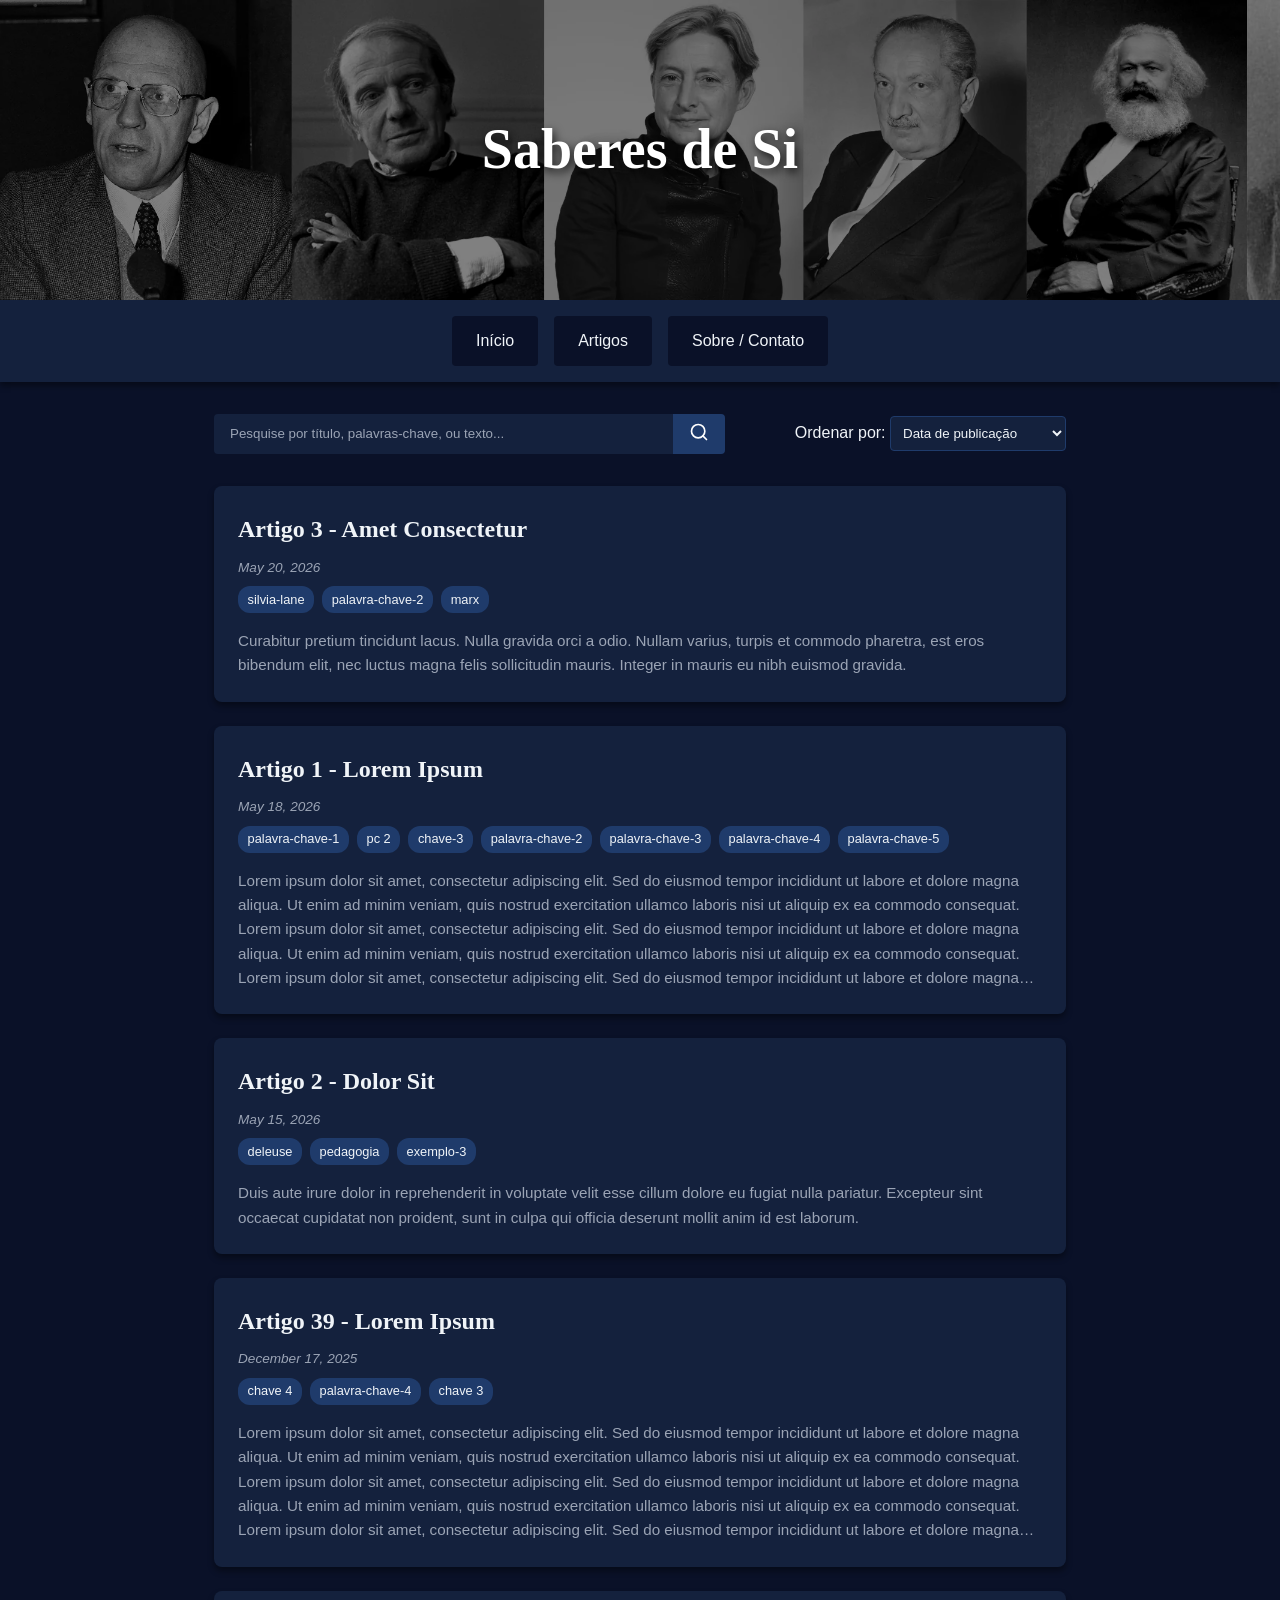
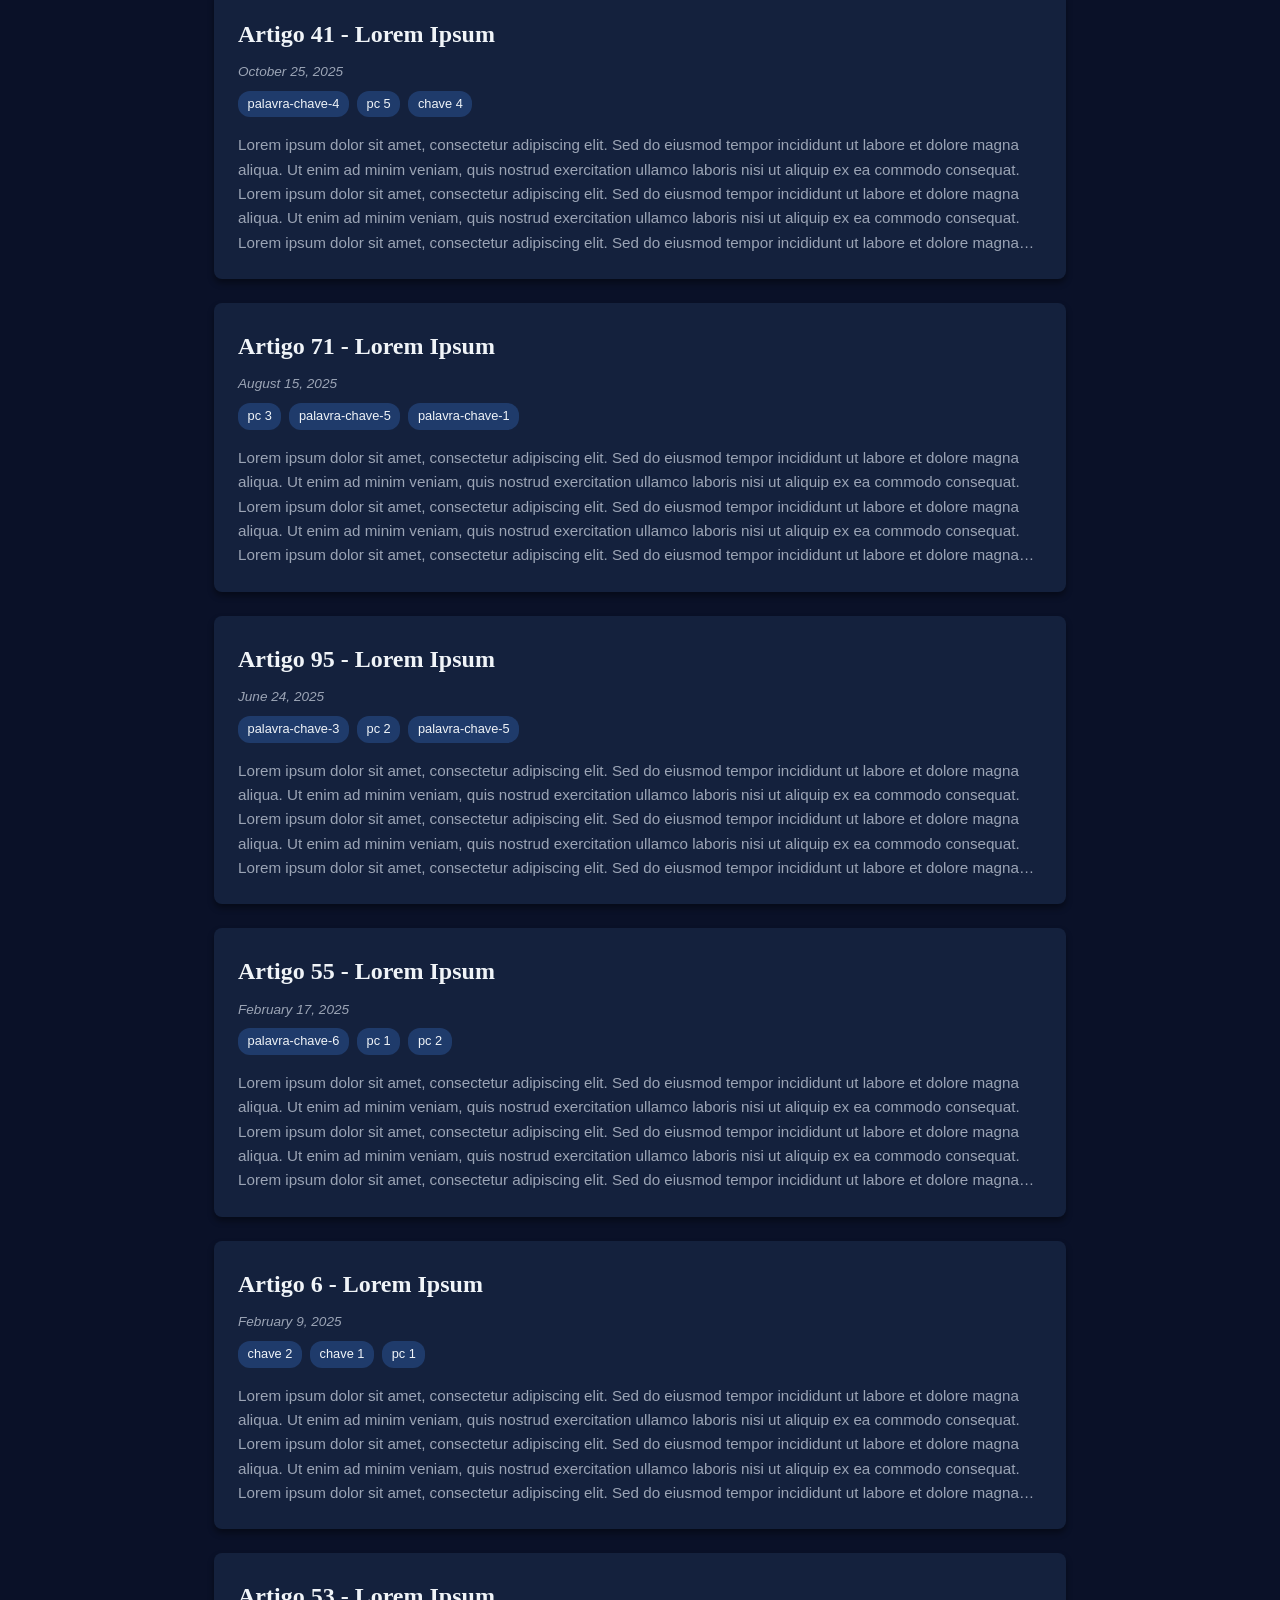
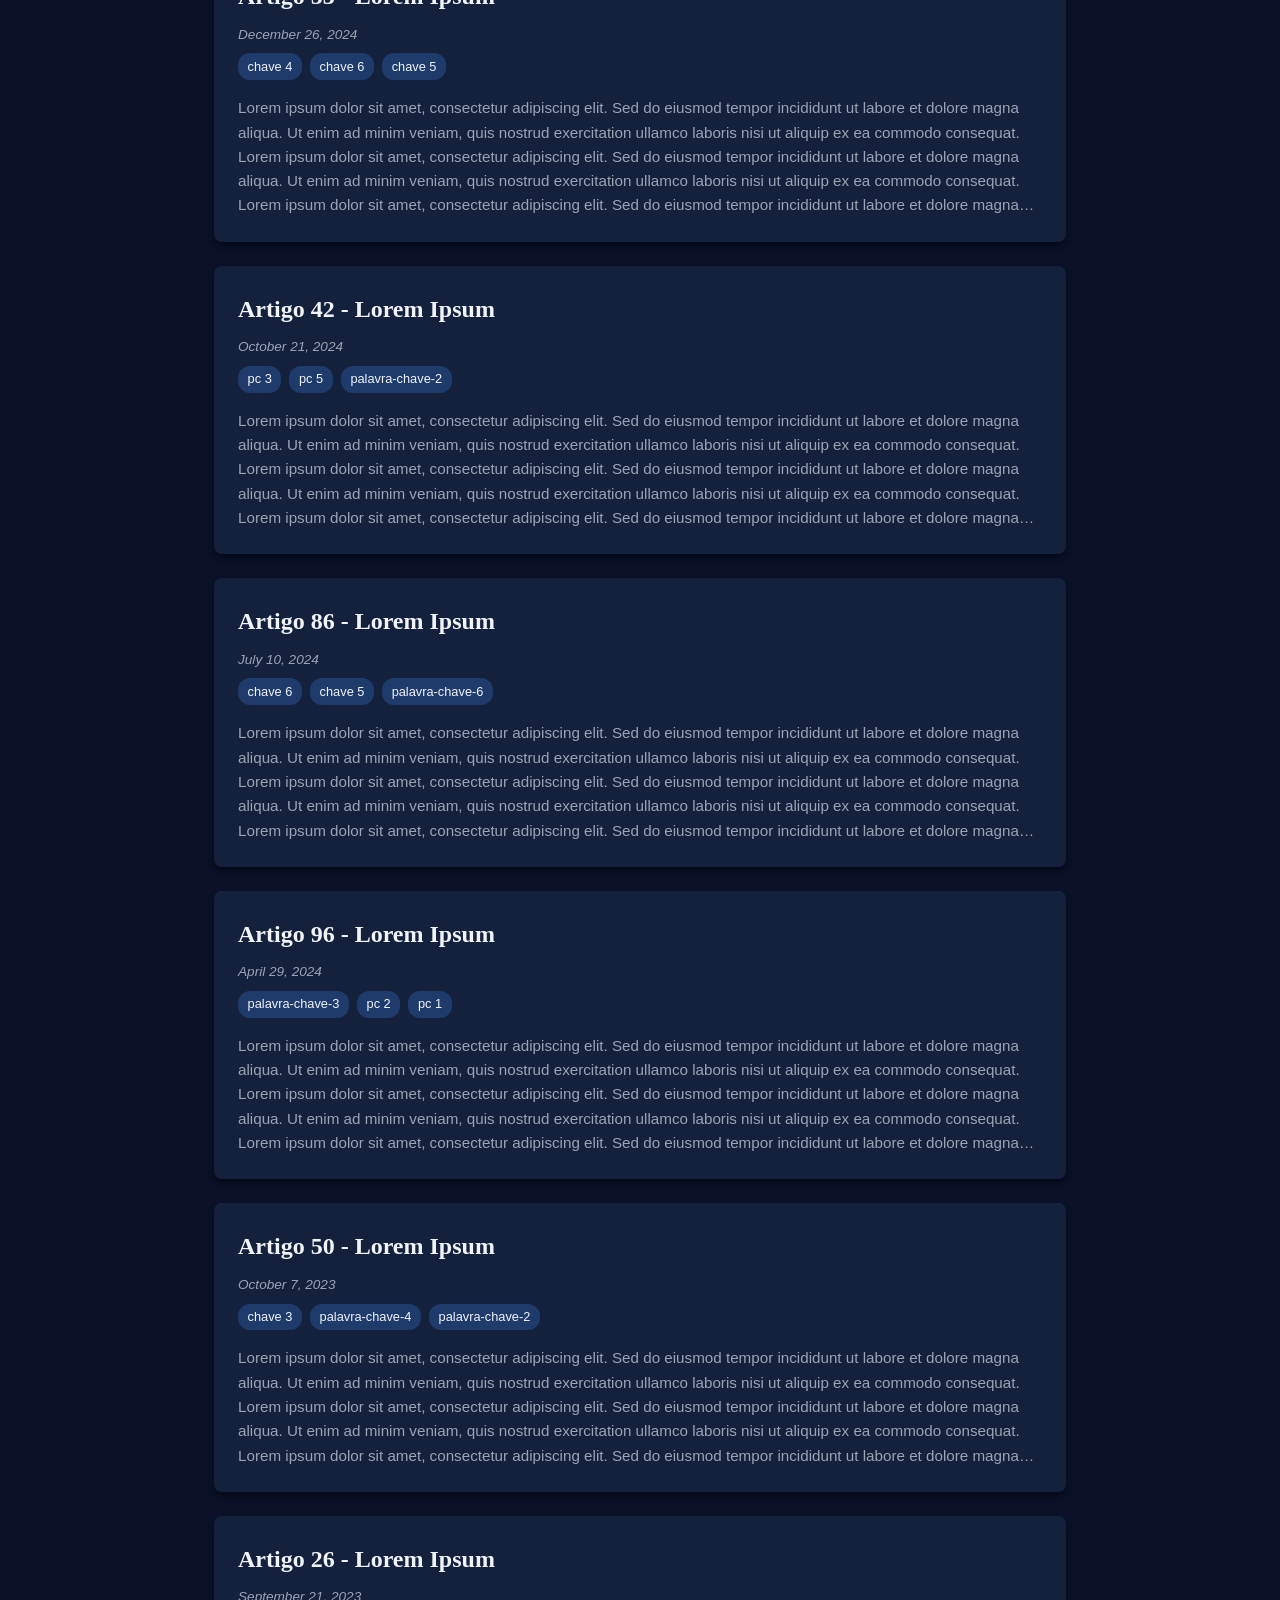
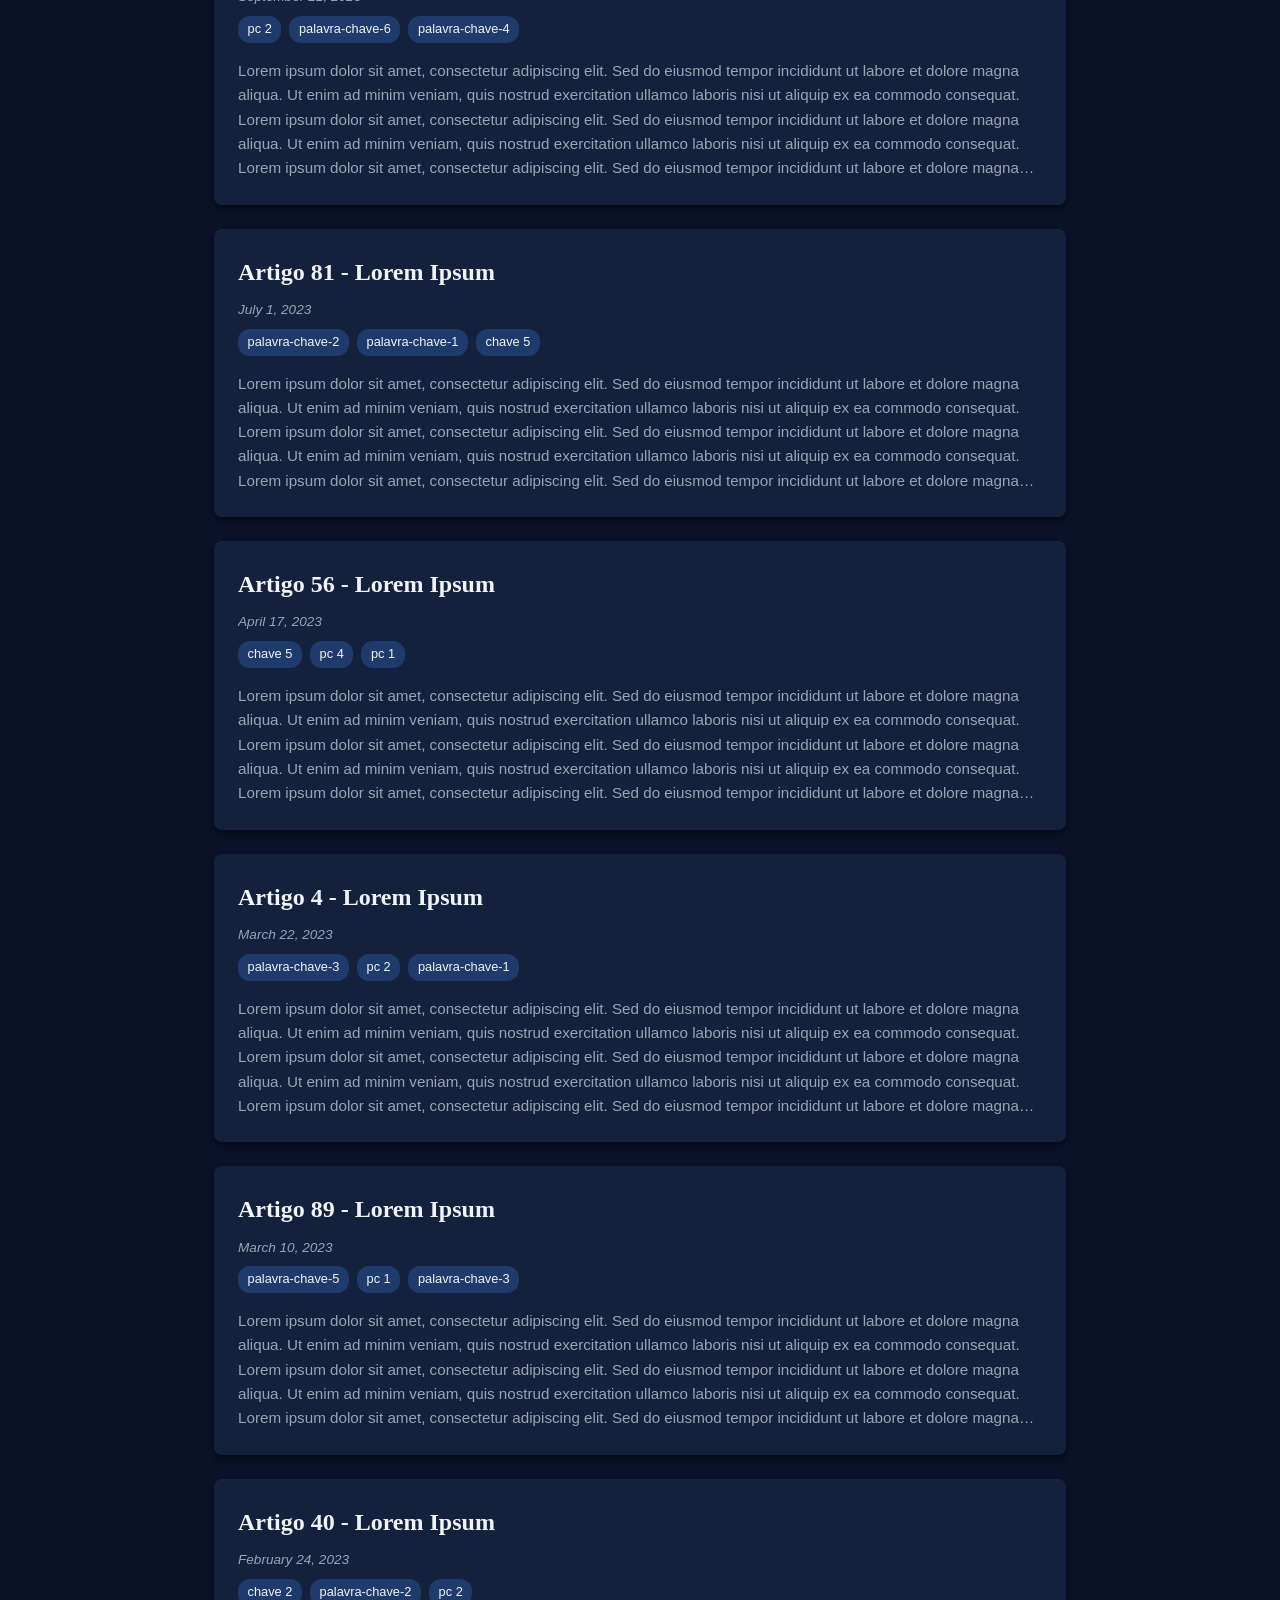
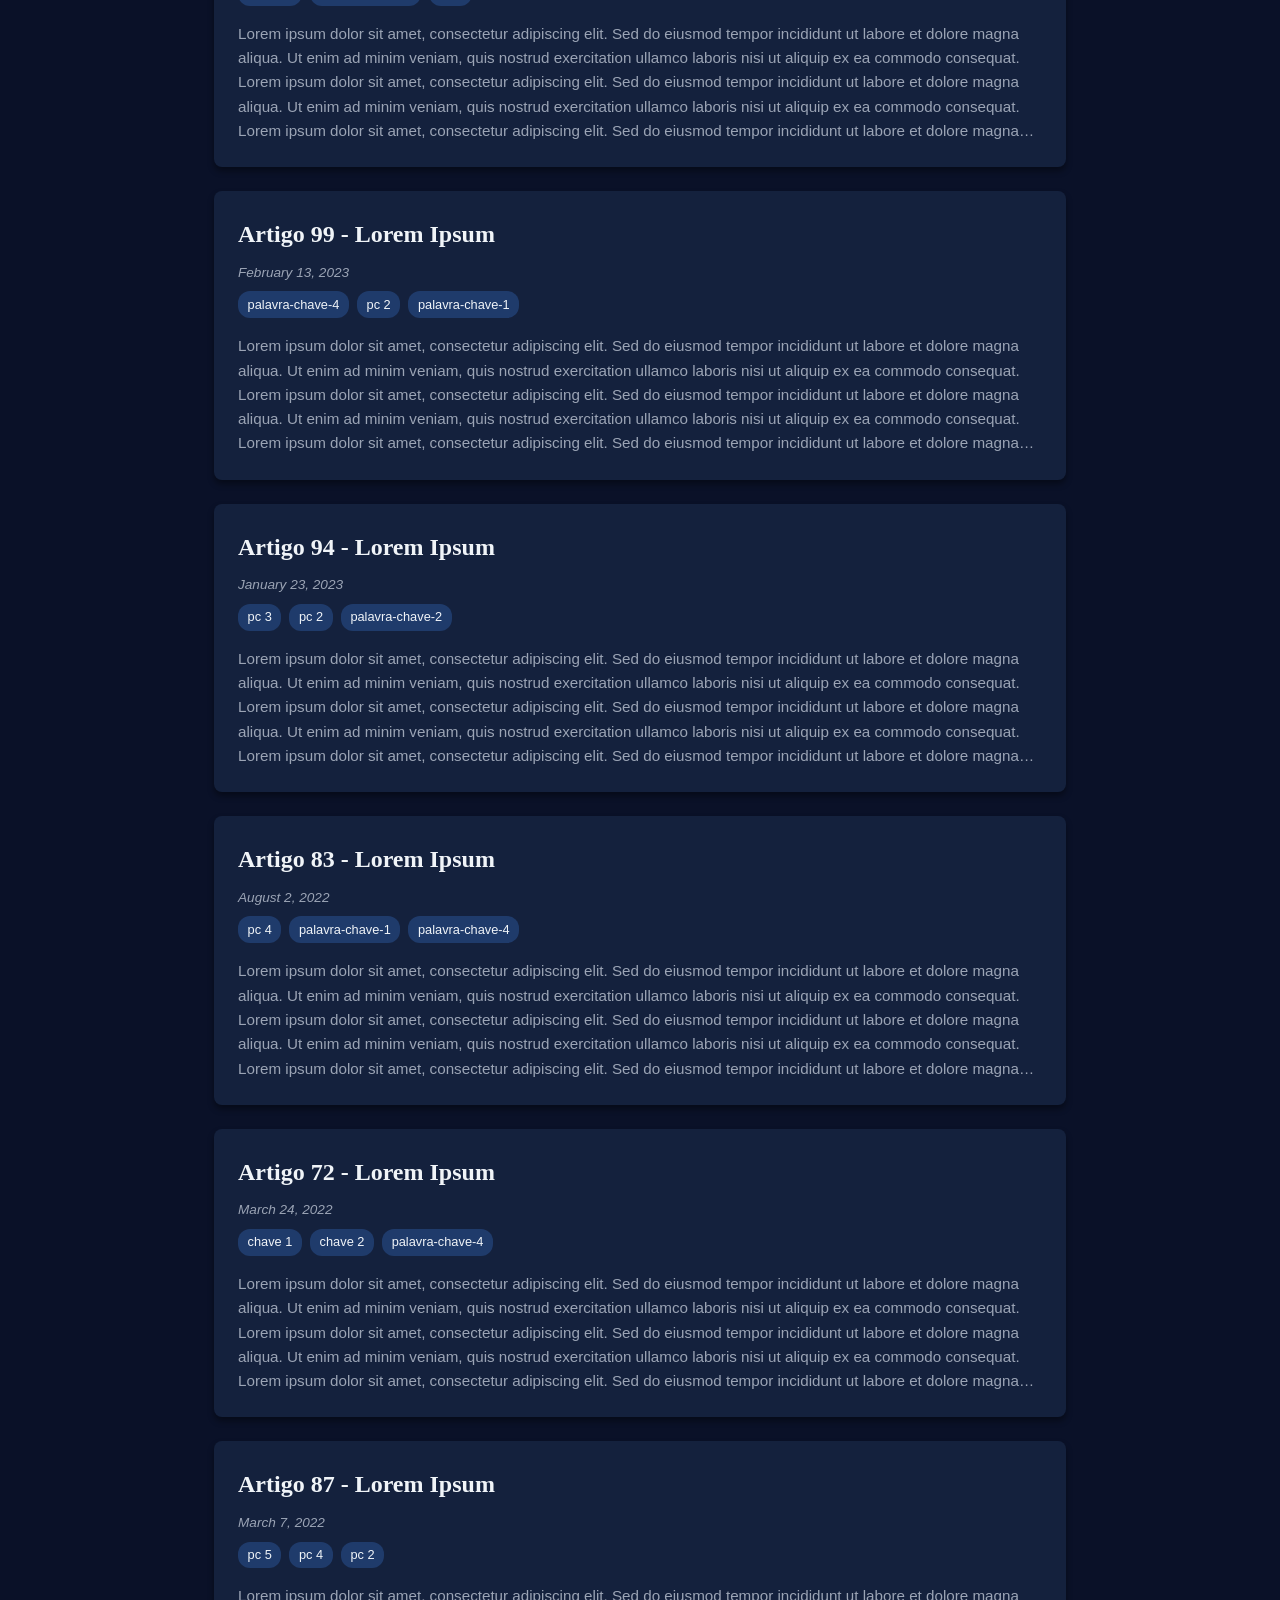
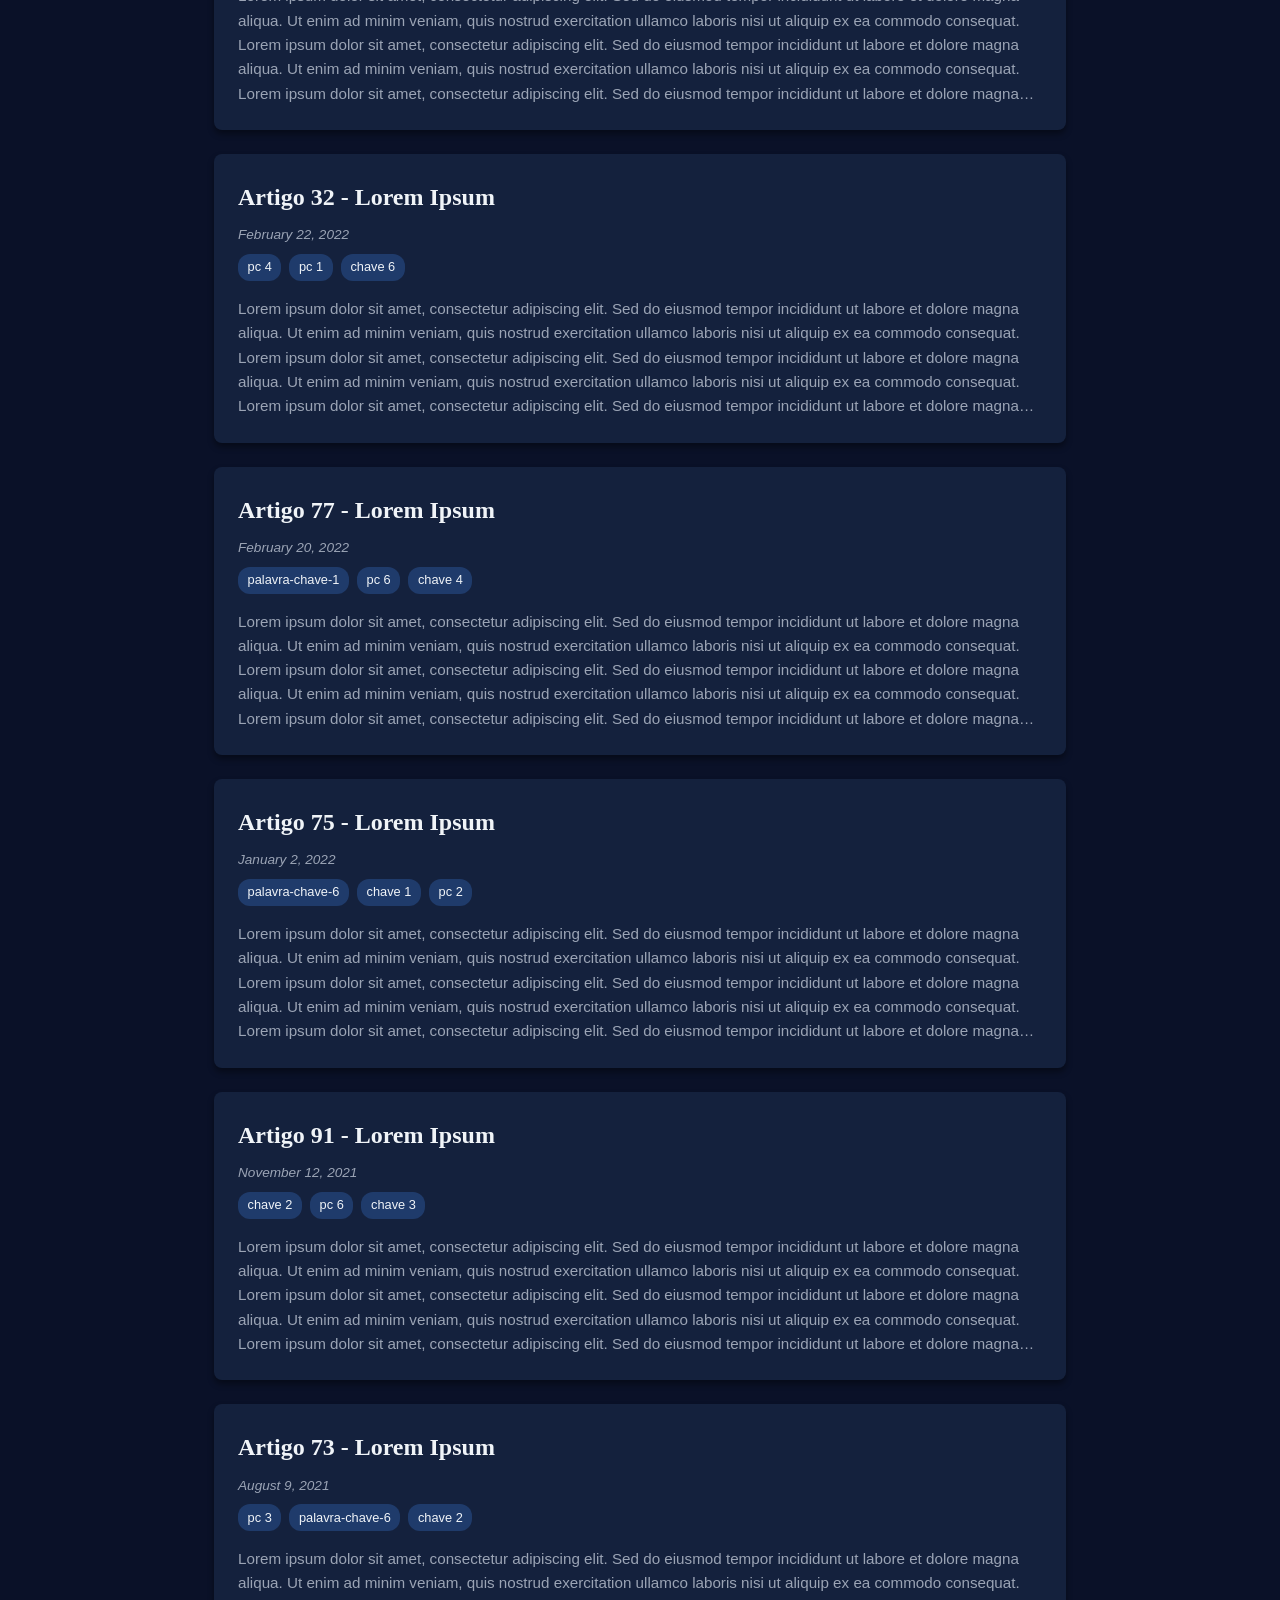
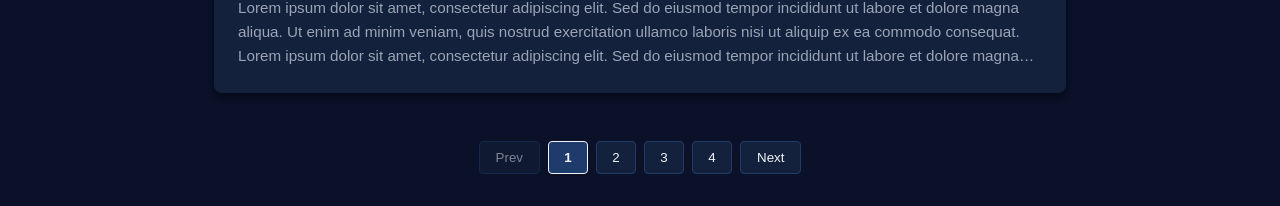
==== all-articles.html @ 6cc4d84c "Primeira versão da prévia." ====
<!DOCTYPE html>
<html lang="en">
<head>
    <meta charset="UTF-8">
    <meta name="viewport" content="width=device-width, initial-scale=1.0">
    <title>Artigos | Saberes de Si</title>
    <link rel="stylesheet" href="css/style.css">
</head>
<body>

    <header class="banner-wrapper">
        <div class="banner-track">
            <img src="images/banner.webp" alt="Filósofos">
            <img src="images/banner.webp" alt="Filósofos">
        </div>
        <a href="index.html" class="banner-title">Saberes de Si</a>
    </header>

    <nav class="main-menu">
        <a href="index.html" class="nav-btn">Início</a>
        <a href="all-articles.html" class="nav-btn">Artigos</a>
        <a href="about.html" class="nav-btn">Sobre / Contato</a>
    </nav>

    <main class="container">
        
        <div class="controls-section">
            <div class="search-bar">
                <input type="text" id="searchInput" placeholder="Pesquise por título, palavras-chave, ou texto..." maxlength="100">
                <button id="searchBtn" aria-label="Search">
                    <svg xmlns="http://www.w3.org/2000/svg" width="20" height="20" viewBox="0 0 24 24" fill="none" stroke="currentColor" stroke-width="2" stroke-linecap="round" stroke-linejoin="round"><circle cx="11" cy="11" r="8"></circle><line x1="21" y1="21" x2="16.65" y2="16.65"></line></svg>
                </button>
            </div>
            
            <div class="sort-dropdown">
                <label for="sortSelect">Ordenar por: </label>
                <select id="sortSelect">
                    <option value="date">Data de publicação</option>
                    <option value="title">Ordem Alfabética (A-Z)</option>
                </select>
            </div>
        </div>

        <section id="article-list" class="article-list-view">
            </section>

        <div id="pagination" class="pagination-container">
            </div>

    </main>

    <script src="js/all-articles.js"></script>
</body>
</html>
---- css/style.css ----
/* Deep Navy Color Palette & Variables */
:root {
    --navy-bg: #0a1128;       /* Deepest navy for main background */
    --navy-card: #14213d;     /* Slightly lighter navy for elements */
    --navy-accent: #1f3b6b;   /* Accent navy for hovers */
    --text-main: #f0f4f8;     /* Off-white for readability */
    --text-muted: #9ba4b5;    /* Grayed out text for previews */
    --shadow: rgba(0, 0, 0, 0.4);
}

* {
    margin: 0;
    padding: 0;
    box-sizing: border-box;
}

body {
    font-family: 'Segoe UI', Tahoma, Geneva, Verdana, sans-serif;
    background-color: var(--navy-bg);
    color: var(--text-main);
    line-height: 1.6;
}

/* --- Banner Section --- */
.banner-wrapper {
    position: relative;
    width: 100%;
    height: 300px; /* On mobile media query, this is 200px */
    overflow: hidden;
    background-color: #000;
}

.banner-track {
    display: flex;
    /* max-content allows the track to be exactly as wide as the two images combined */
    width: max-content; 
    height: 100%;
    /* Increased from 40s to 70s to make the scroll much slower and more readable */
    animation: scrollBanner 70s linear infinite; 
}

.banner-track img {
    height: 100%;
    /* width: auto lets the image naturally scale its width without cropping */
    width: auto; 
    /* max-width: none ensures the wrapper doesn't accidentally squish it */
    max-width: none; 
    opacity: 0.5;
}

@keyframes scrollBanner {
    0% { transform: translateX(0); }
    100% { transform: translateX(-50%); } /* Keep this at -50% for the perfect loop! */
}

.banner-title {
    position: absolute;
    top: 50%;
    left: 50%;
    transform: translate(-50%, -50%);
    font-size: 3.5rem;
    font-weight: bold;
    color: #ffffff;
    text-decoration: none;
    z-index: 10;
    text-shadow: 2px 4px 10px rgba(0, 0, 0, 0.8);
    font-family: 'Georgia', serif;
}

/* --- Navigation Menu --- */
.main-menu {
    display: flex;
    justify-content: center;
    gap: 1rem;
    padding: 1rem;
    background-color: var(--navy-card);
    box-shadow: 0 4px 6px var(--shadow);
}

.nav-btn {
    text-decoration: none;
    color: var(--text-main);
    padding: 0.75rem 1.5rem;
    border-radius: 4px;
    background-color: var(--navy-bg);
    font-weight: 500;
    transition: transform 0.2s ease, box-shadow 0.2s ease, background-color 0.2s;
}

/* Soft shadow lift effect */
.nav-btn:hover {
    transform: translateY(-4px);
    box-shadow: 0 6px 12px var(--shadow);
    background-color: var(--navy-accent);
}

/* --- Main Container & Controls --- */
.container {
    max-width: 900px;
    margin: 2rem auto;
    padding: 0 1.5rem;
}

.controls-section {
    display: flex;
    justify-content: space-between;
    align-items: center;
    flex-wrap: wrap;
    gap: 1rem;
    margin-bottom: 2rem;
}

.search-bar {
    display: flex;
    flex-grow: 1;
    max-width: 60%;
}

.search-bar input {
    width: 100%;
    padding: 0.8rem 1rem;
    border: none;
    border-radius: 4px 0 0 4px;
    background-color: var(--navy-card);
    color: var(--text-main);
    outline: none;
}

.search-bar input::placeholder {
    color: var(--text-muted);
}

.search-bar button {
    padding: 0 1rem;
    border: none;
    background-color: var(--navy-accent);
    color: white;
    border-radius: 0 4px 4px 0;
    cursor: pointer;
    transition: background-color 0.2s;
}

.search-bar button:hover {
    background-color: #2c5292;
}

.sort-dropdown select {
    padding: 0.5rem;
    background-color: var(--navy-card);
    color: var(--text-main);
    border: 1px solid var(--navy-accent);
    border-radius: 4px;
    outline: none;
}

/* --- Article List --- */
.article-grid {
    /* Switch from Flexbox to CSS Grid for easy columns */
    display: grid;
    grid-template-columns: repeat(2, 1fr); /* Creates 2 equal-width columns */
    gap: 1.5rem;
}

.article-card {
    background-color: var(--navy-card);
    padding: 1.5rem;
    border-radius: 8px;
    box-shadow: 0 4px 6px var(--shadow);
    /* Added transition and cursor for the hover/click effect */
    transition: transform 0.2s ease, box-shadow 0.2s ease;
    cursor: pointer; 
}

/* Subtle visual lift for articles (smaller than the nav buttons) */
.article-card:hover {
    transform: translateY(-2px); /* Moves up by only 2px instead of 4px */
    box-shadow: 0 6px 10px var(--shadow); 
}

.article-title {
    font-size: 1.5rem;
    margin-bottom: 0.5rem;
    font-family: 'Georgia', serif;
}

.article-tags {
    display: flex;
    flex-wrap: wrap;
    gap: 0.5rem;
    margin-bottom: 1rem;
}

.article-date {
    color: var(--text-muted);
    font-size: 0.85rem;
    margin-bottom: 0.5rem;
    font-style: italic;
}

.tag {
    background-color: var(--navy-accent);
    font-size: 0.8rem;
    padding: 0.2rem 0.6rem;
    border-radius: 12px;
}

.article-preview {
    color: var(--text-muted);
    font-size: 0.95rem;
    display: -webkit-box;
    -webkit-line-clamp: 2;
    -webkit-box-orient: vertical;
    overflow: hidden;
}

/* --- Markdown Article Styling --- */
.markdown-body {
    padding: 3rem;
	background-color: var(--navy-card);
    border-radius: 8px;
    box-shadow: 0 4px 6px var(--shadow);
}

.markdown-body h1 {
    font-size: 2.5rem;
    font-family: 'Georgia', serif;
    margin-bottom: 1.5rem;
    color: #ffffff;
    border-bottom: 1px solid var(--navy-accent);
    padding-bottom: 0.5rem;
}

.markdown-body h2 {
    font-size: 1.8rem;
    font-family: 'Georgia', serif;
    margin-top: 2rem;
    margin-bottom: 1rem;
    color: var(--text-main);
}

.markdown-body p {
    margin-bottom: 1.2rem;
    font-size: 1.1rem;
    line-height: 1.8;
}

.markdown-body blockquote {
    border-left: 4px solid var(--navy-accent);
    padding-left: 1rem;
    margin-left: 0;
    margin-bottom: 1.5rem;
    color: var(--text-muted);
    font-style: italic;
    background-color: rgba(31, 59, 107, 0.2); /* Very faint navy accent */
    padding: 1rem;
    border-radius: 0 4px 4px 0;
}

.markdown-body ul, .markdown-body ol {
    margin-bottom: 1.5rem;
    padding-left: 2rem;
}

.markdown-body li {
    margin-bottom: 0.5rem;
    font-size: 1.1rem;
}

.markdown-body img {
	max-width: 100%;
}

/* --- Articles Archive Page Specifics --- */

/* Forces a single column layout */
.article-list-view {
    display: flex;
    flex-direction: column;
    gap: 1.5rem;
}

/* 5-line expanded preview for the archive */
.article-preview-expanded {
    color: var(--text-muted);
    font-size: 0.95rem;
    display: -webkit-box;
    -webkit-line-clamp: 5;
    -webkit-box-orient: vertical;
    overflow: hidden;
}

/* --- Pagination Controls --- */
.pagination-container {
    display: flex;
    justify-content: center;
    align-items: center;
    gap: 0.5rem;
    margin-top: 3rem;
    margin-bottom: 2rem;
}

.page-btn {
    background-color: var(--navy-card);
    color: var(--text-main);
    border: 1px solid var(--navy-accent);
    padding: 0.5rem 1rem;
    border-radius: 4px;
    cursor: pointer;
    font-weight: 500;
    transition: background-color 0.2s, transform 0.2s, box-shadow 0.2s;
}

/* Makes the number buttons square */
.page-btn.square {
    padding: 0.5rem 0.8rem;
    min-width: 40px;
    text-align: center;
}

.page-btn:hover:not(:disabled) {
    background-color: var(--navy-accent);
    transform: translateY(-2px);
    box-shadow: 0 4px 6px var(--shadow);
}

.page-btn.active {
    background-color: var(--navy-accent);
    border-color: var(--text-main);
    font-weight: bold;
}

.page-btn:disabled {
    opacity: 0.5;
    cursor: not-allowed;
    transform: none;
    box-shadow: none;
}

/* --- Markdown Image Utilities --- */

/* Ensures standard markdown images don't break out of the container */
.markdown-body img {
    max-width: 100%;
    height: auto;
    border-radius: 4px;
    display: block;
    margin: 1.5rem 0; /* Adds spacing above and below standard images */
}

/* Float image to the right, text wraps on the left */
.markdown-body .img-right {
    float: right;
    margin: 0.5rem 0 1.5rem 2rem;
}

/* Float image to the left, text wraps on the right */
.markdown-body .img-left {
    float: left;
    margin: 0.5rem 2rem 1.5rem 0;
}

/* Centers the image */
.markdown-body .img-center {
    display: block;
    margin: 1.5rem auto;
}

/* Clearfix: Ensures floating images don't spill into the next section */
.markdown-body::after {
    content: "";
    display: table;
    clear: both;
}

* --- About & Contact Page Specifics --- */

.section-divider {
    border: 0; /* This safely clears any hidden default browser formatting */
    border-top: 5px solid var(--navy-accent); /* Change the 5px to whatever thickness you prefer */
    margin: 3rem 0;
	margin-bottom: 20px;
}

.team-profile {
    margin-bottom: 3rem;
}

/* Clearfix to ensure the container wraps around floated images entirely */
.team-profile::after {
    content: "";
    display: table;
    clear: both;
}

/* Forces the square images to a reasonable size and rounds the corners */
.profile-img {
    width: 200px !important; /* Overrides default markdown image sizing */
    border-radius: 8px;
    box-shadow: 0 4px 8px var(--shadow);
}

.role-text {
    color: var(--text-muted);
    font-size: 0.95rem;
    margin-top: -10px; /* Pulls the role text closer to the heading */
    margin-bottom: 1rem;
    border-bottom: 1px dashed var(--navy-accent);
    padding-bottom: 0.5rem;
    display: inline-block;
}

/* --- Responsive Adjustments --- */
@media (max-width: 768px) {
    .banner-wrapper { height: 200px; }
    .banner-title { font-size: 2.2rem; text-align: center; width: 90%; }
    .controls-section { flex-direction: column; align-items: stretch; }
    .search-bar { max-width: 100%; }
    .main-menu { flex-wrap: wrap; }
    
    /* Forces the grid back to a single column on smaller screens */
    .article-grid { grid-template-columns: 1fr; }
	
	/* Responsive adjustment for the article padding */
	.markdown-body { padding: 1.5rem; }
	
	/* On mobile, remove the text wrap so images don't get squished */
    .markdown-body .img-right,
    .markdown-body .img-left {
        float: none;
        margin: 1.5rem auto;
        display: block;
        width: 100% !important; /* Forces full width on small screens */
    }
}
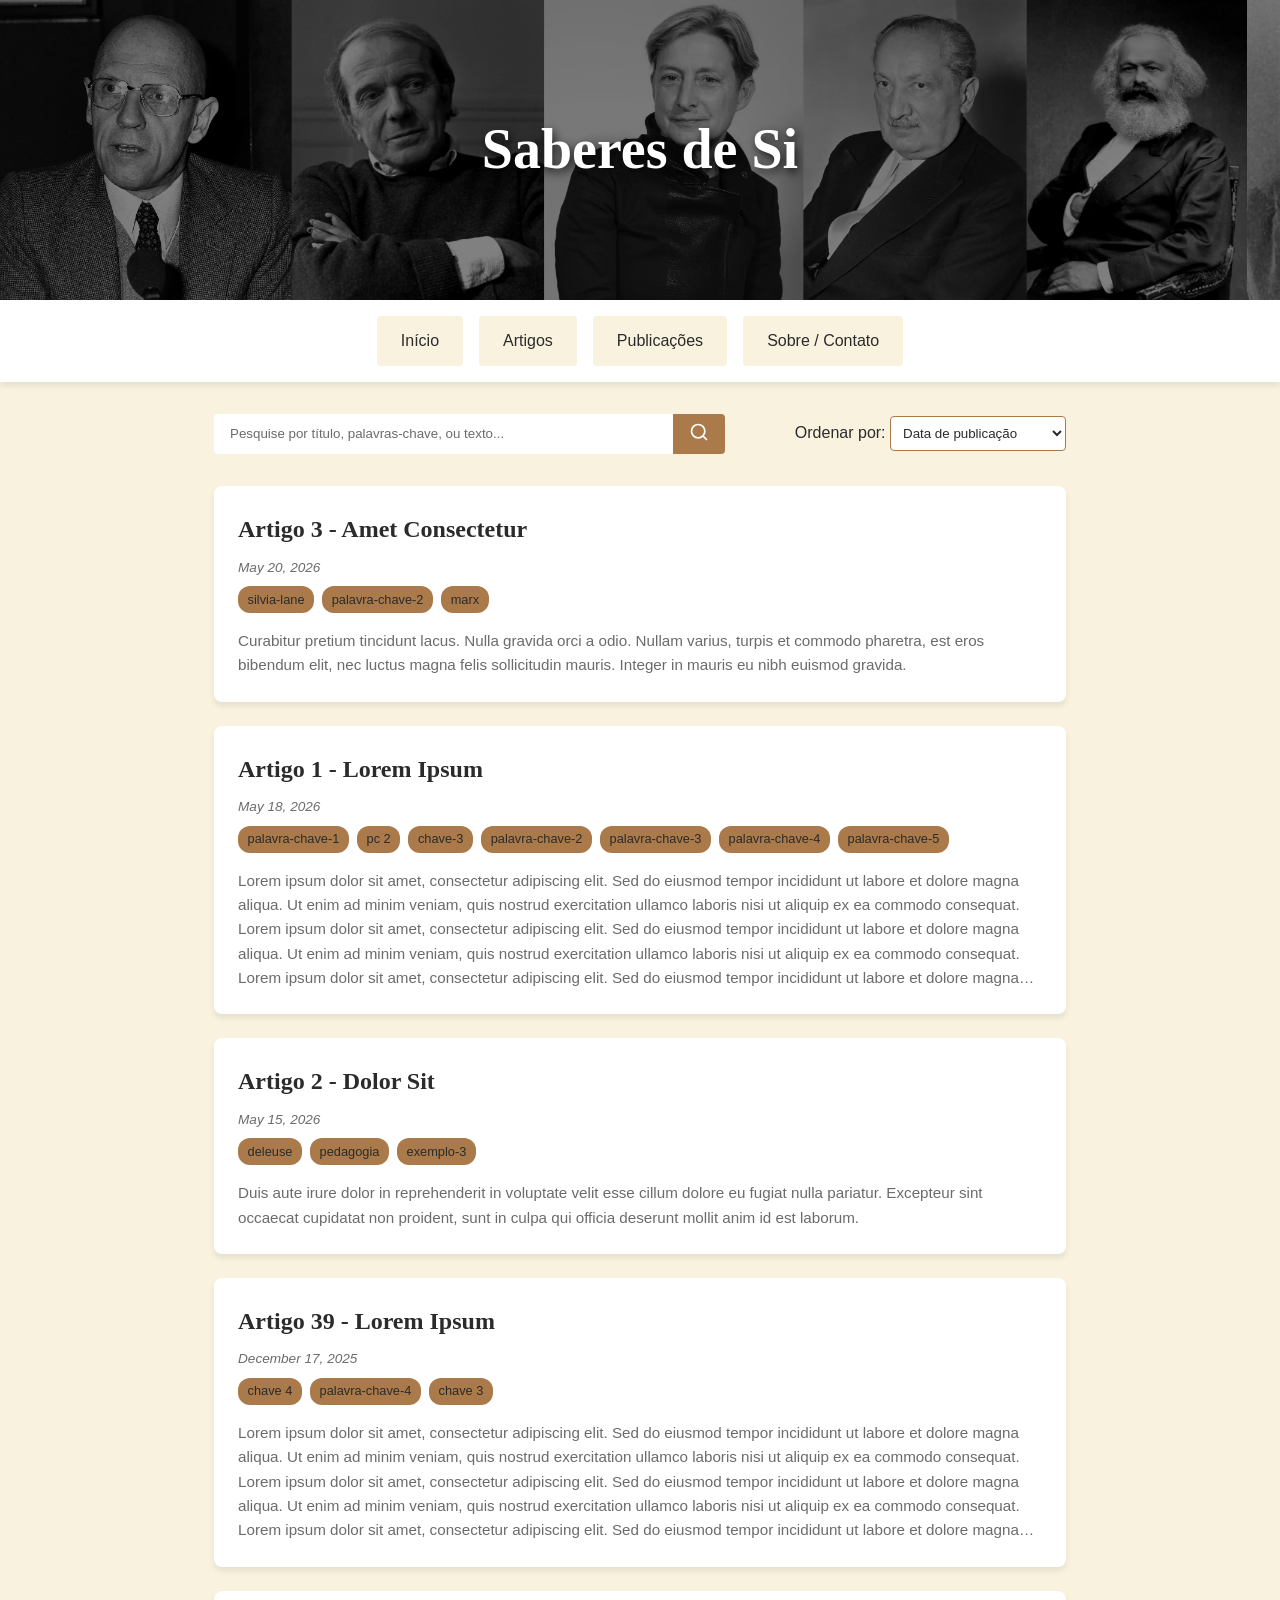
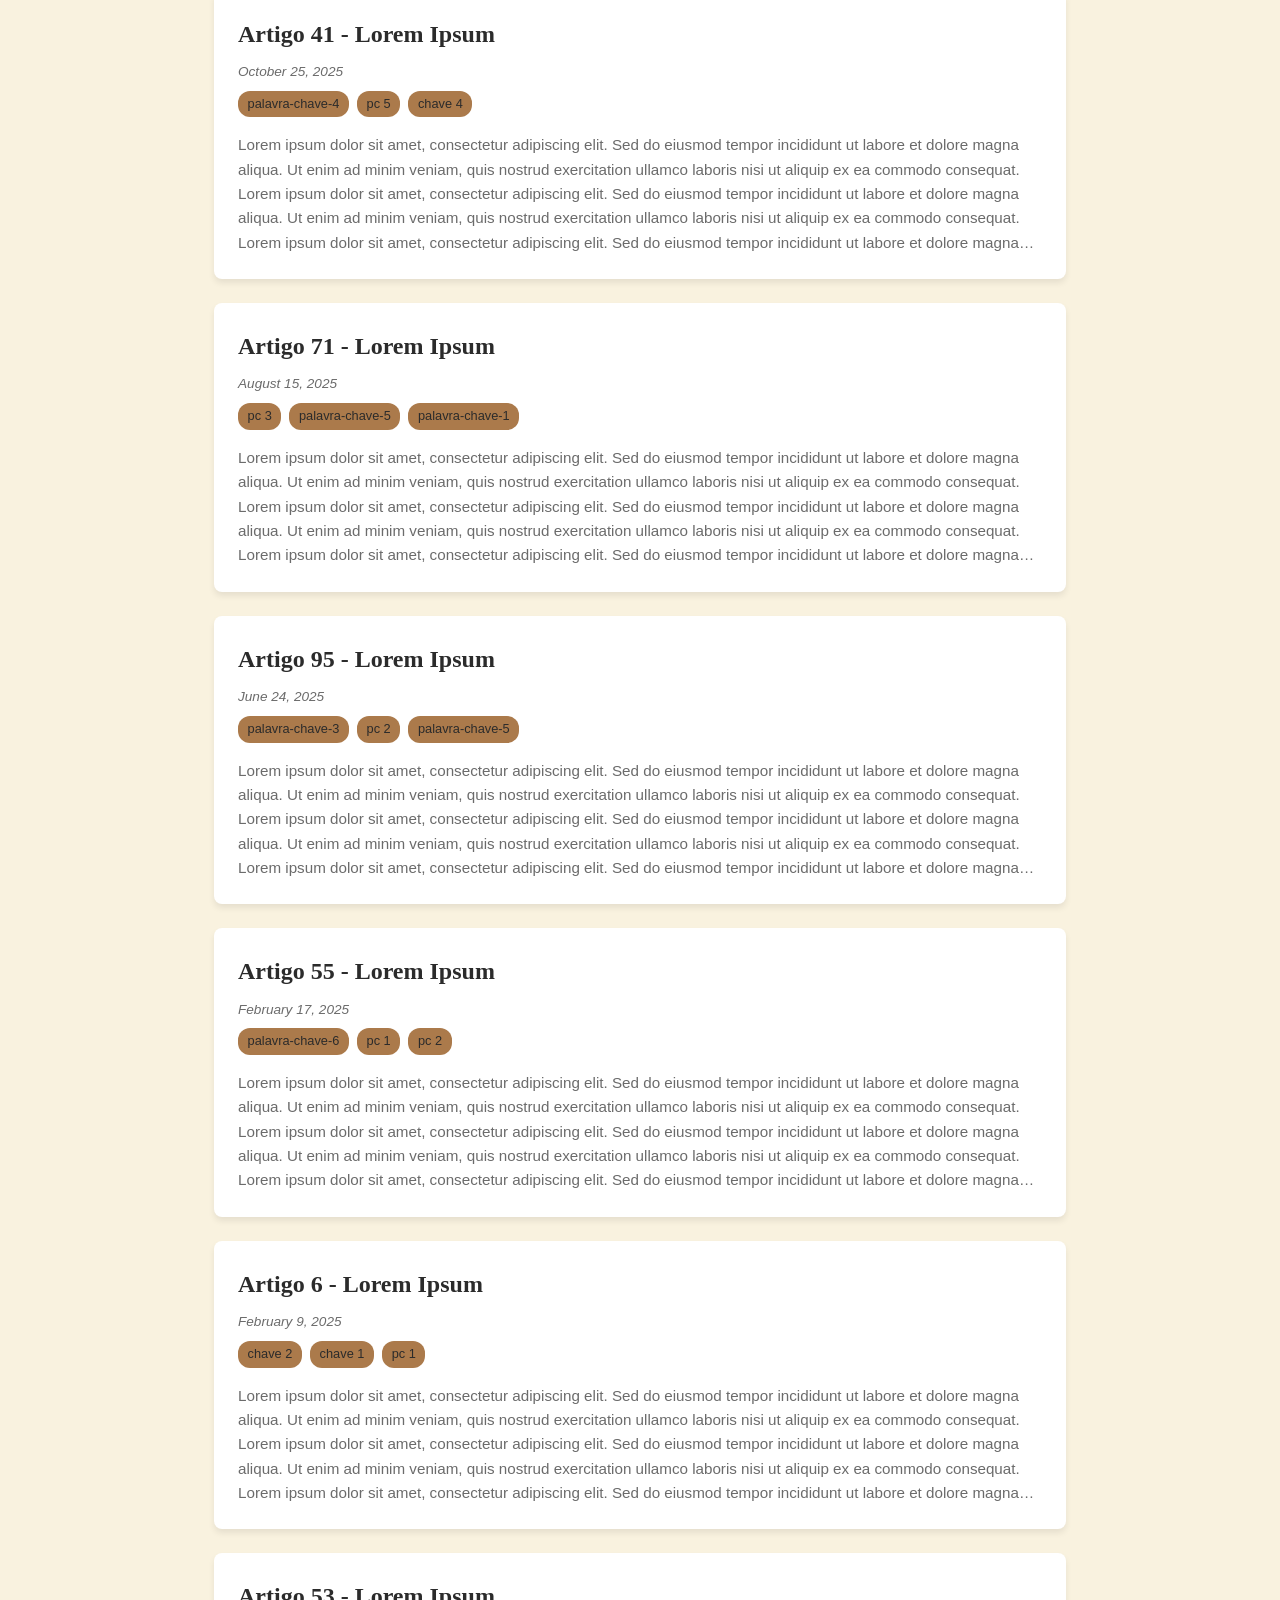
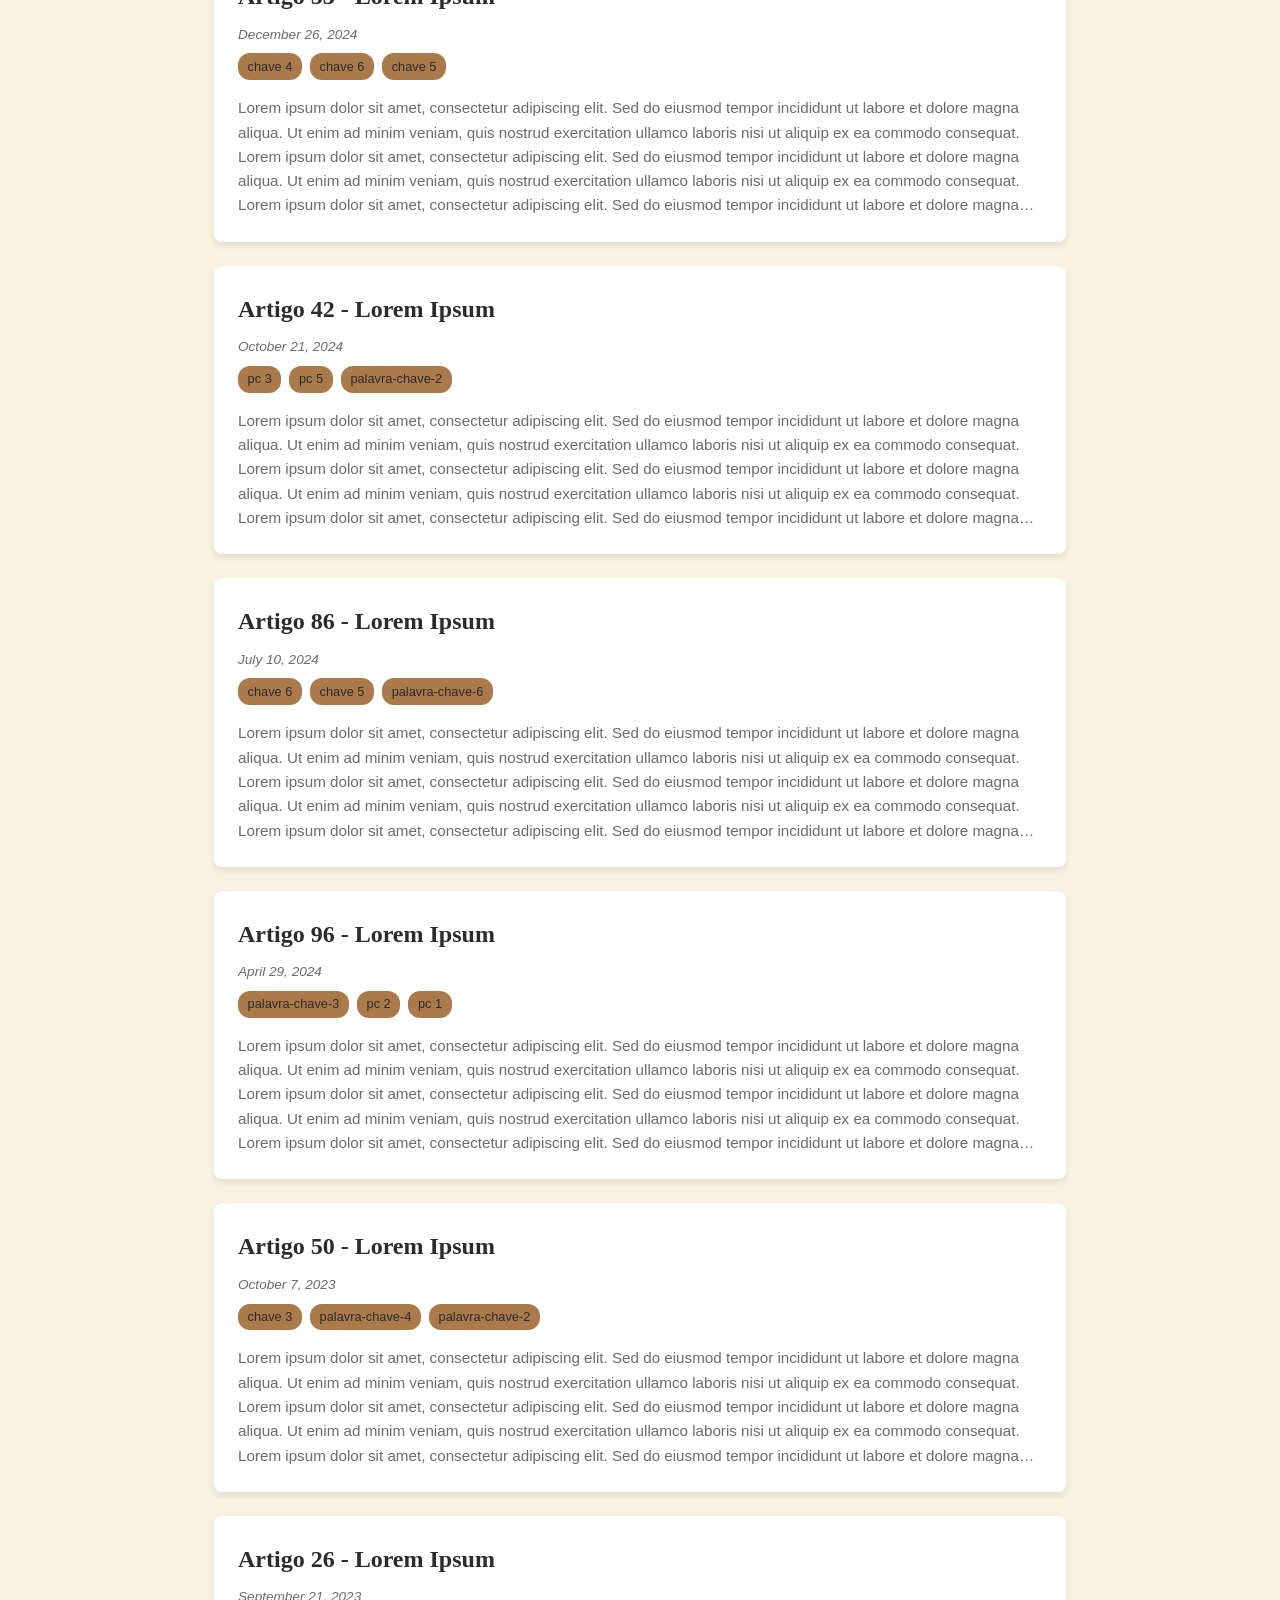
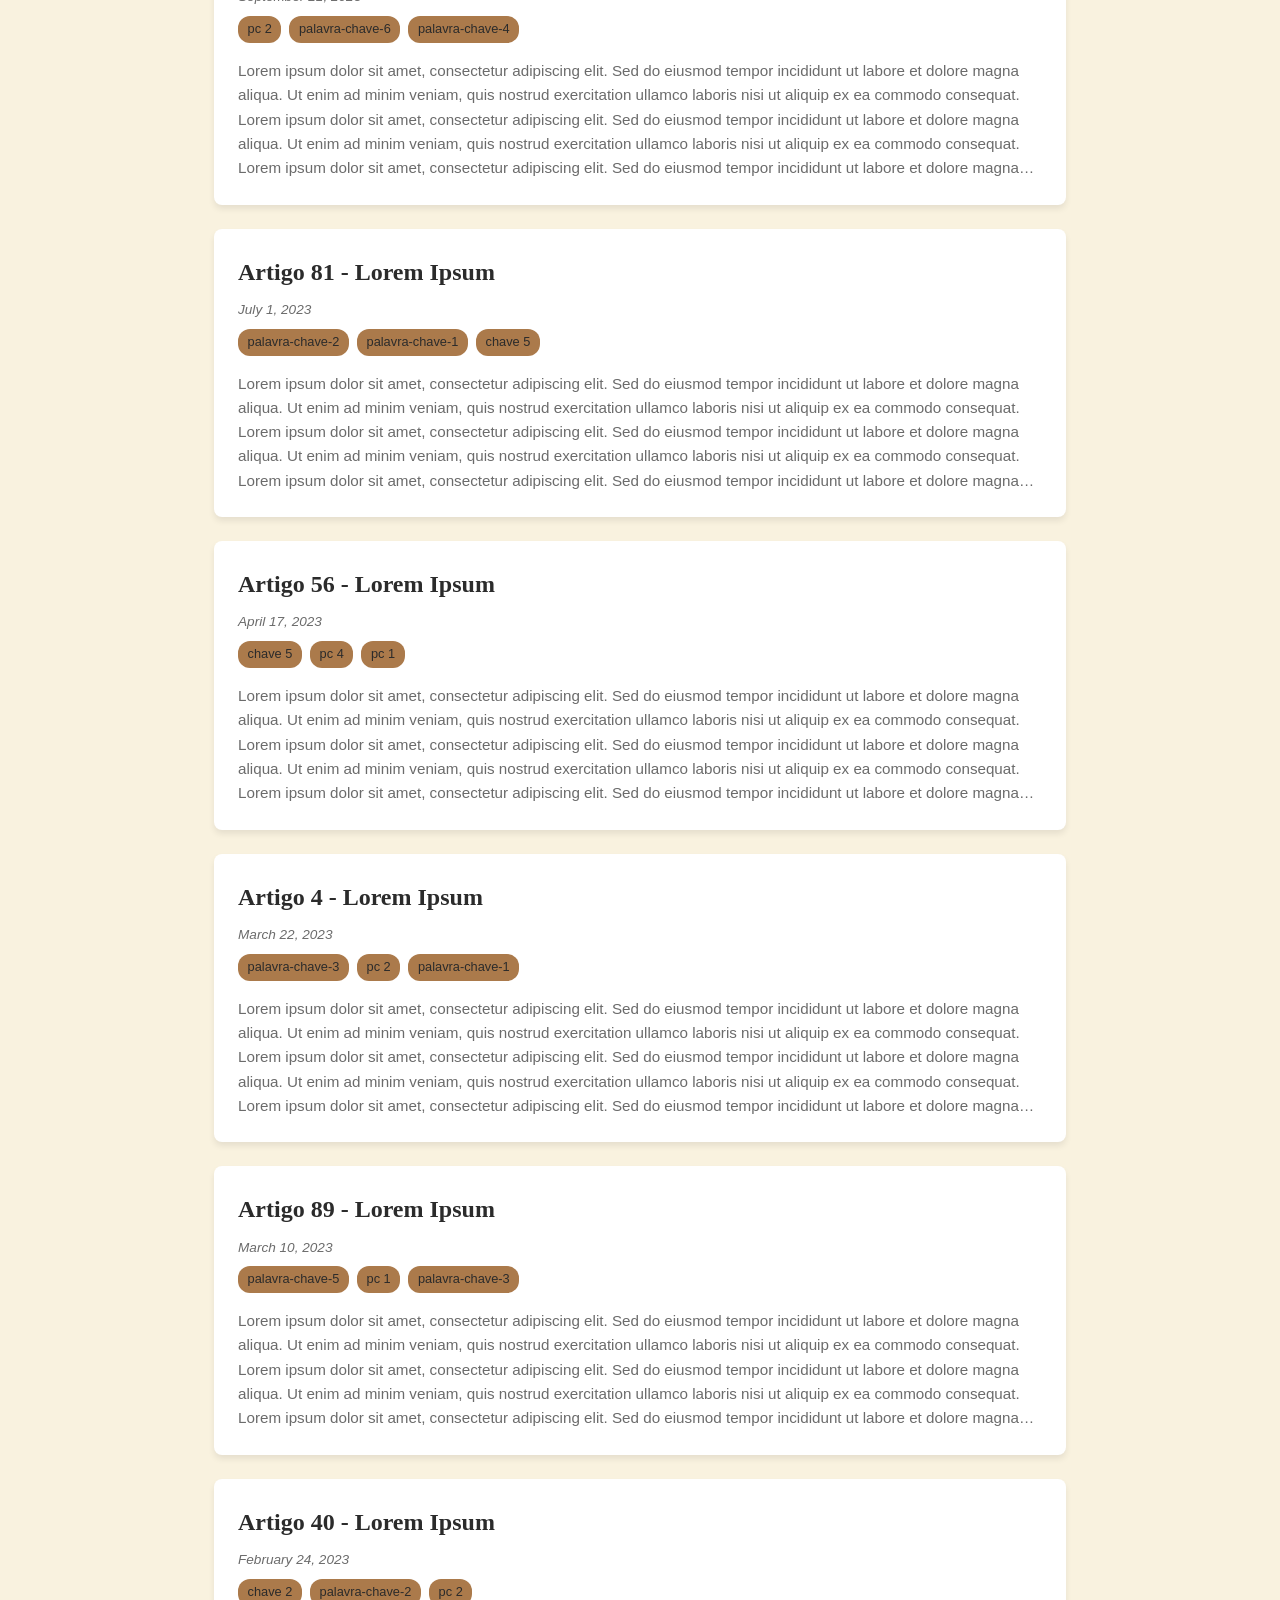
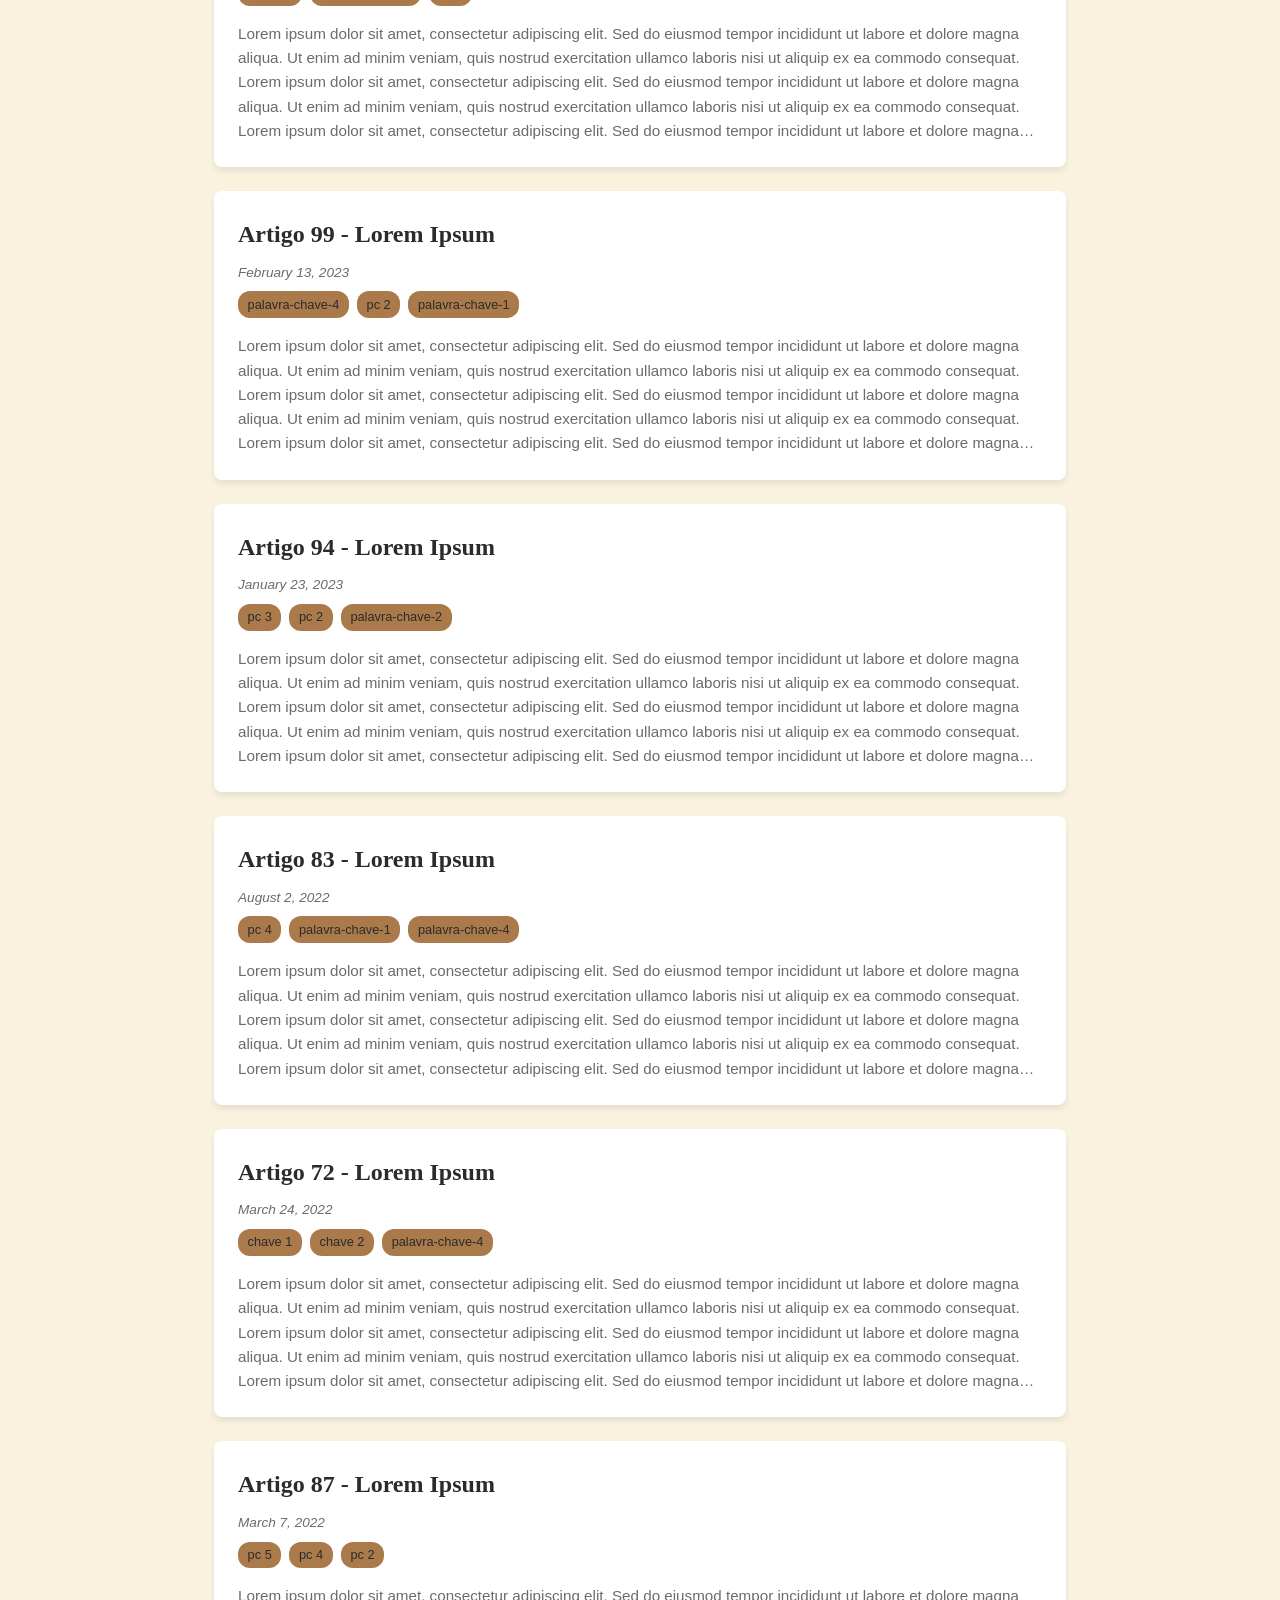
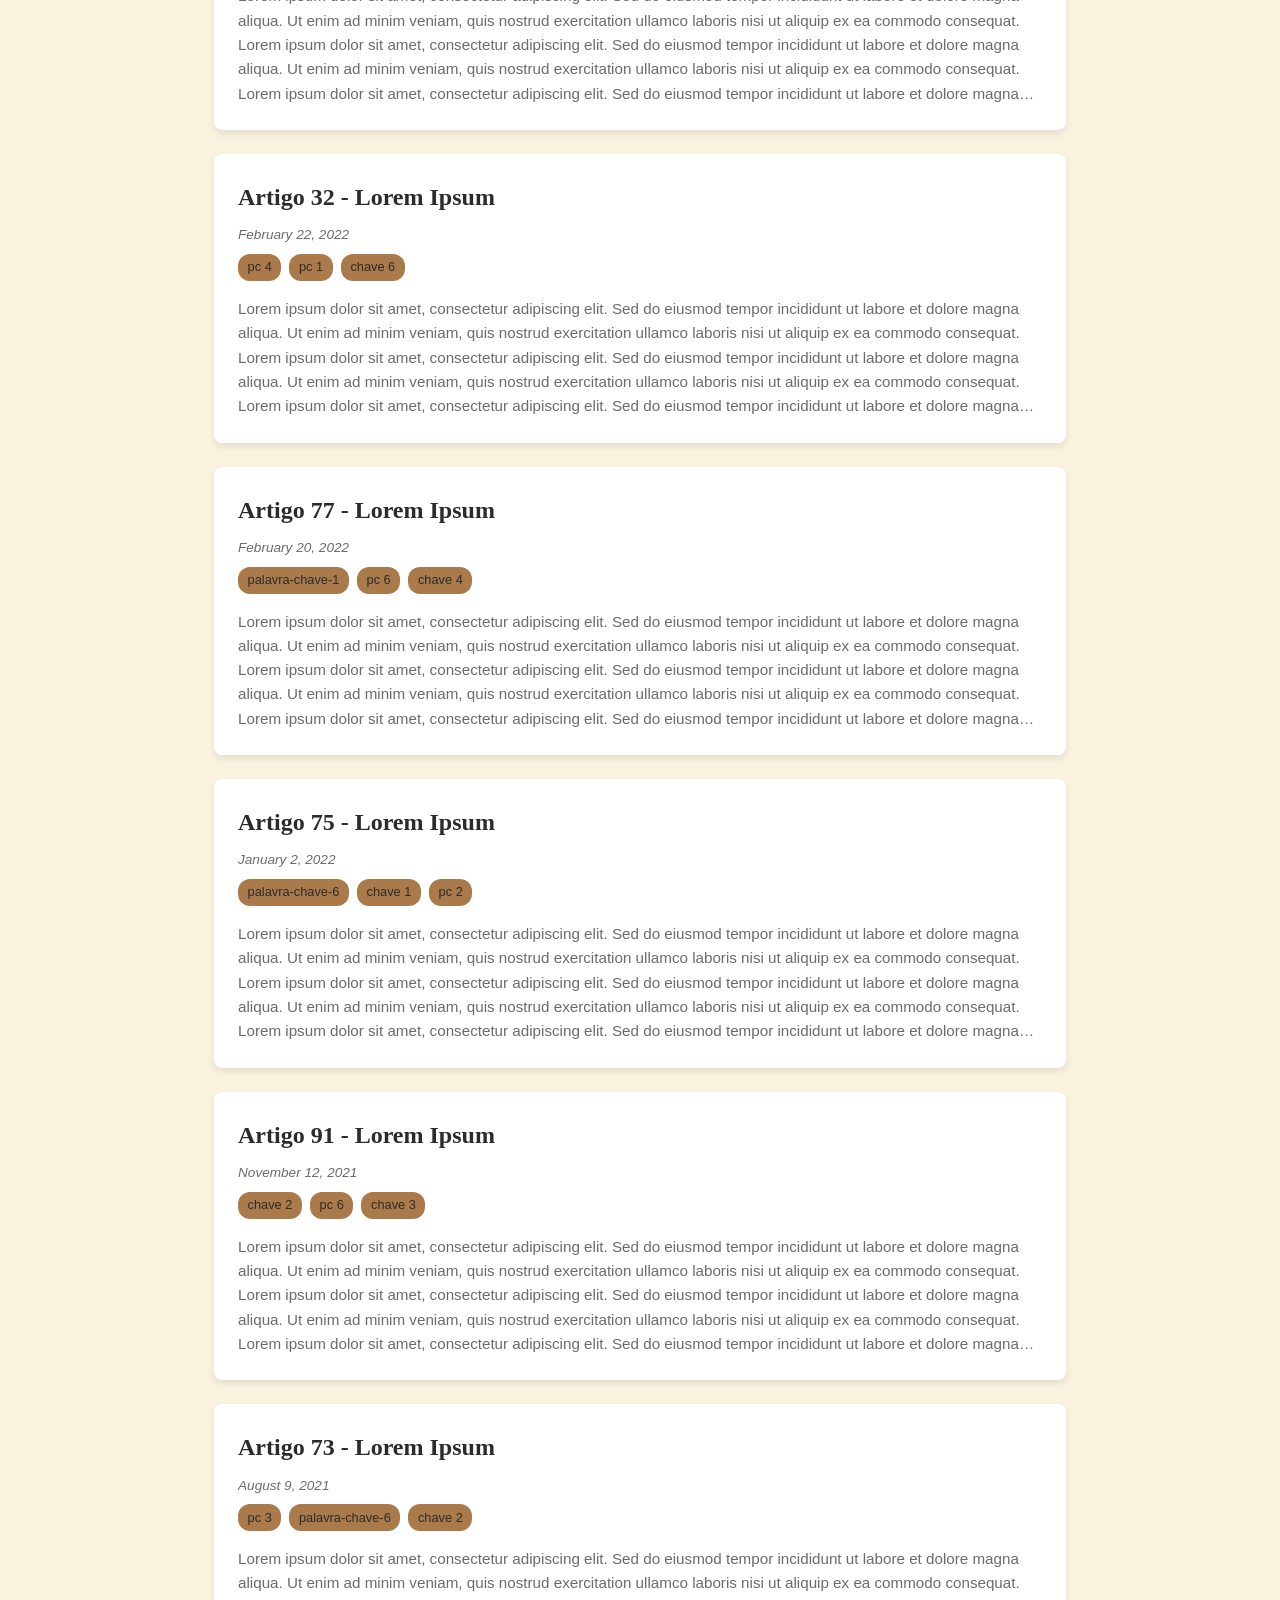
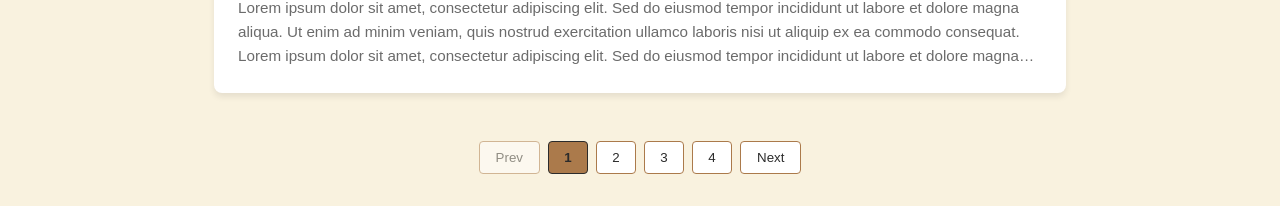
==== commit 3ac93293: "Add files via upload" ====
--- a/all-articles.html
+++ b/all-articles.html
@@ -19,6 +19,7 @@
     <nav class="main-menu">
         <a href="index.html" class="nav-btn">Início</a>
         <a href="all-articles.html" class="nav-btn">Artigos</a>
+		<a href="all-publications.html" class="nav-btn">Publicações</a>
         <a href="about.html" class="nav-btn">Sobre / Contato</a>
     </nav>
 
@@ -27,7 +28,7 @@
         <div class="controls-section">
             <div class="search-bar">
                 <input type="text" id="searchInput" placeholder="Pesquise por título, palavras-chave, ou texto..." maxlength="100">
-                <button id="searchBtn" aria-label="Search">
+                <button id="searchBtn" aria-label="Pesquisar">
                     <svg xmlns="http://www.w3.org/2000/svg" width="20" height="20" viewBox="0 0 24 24" fill="none" stroke="currentColor" stroke-width="2" stroke-linecap="round" stroke-linejoin="round"><circle cx="11" cy="11" r="8"></circle><line x1="21" y1="21" x2="16.65" y2="16.65"></line></svg>
                 </button>
             </div>
--- a/css/style.css
+++ b/css/style.css
@@ -1,11 +1,22 @@
 /* Deep Navy Color Palette & Variables */
+
+/*:root {*/
+    /*--bg-main: #0a1128;       /* Deepest navy for main background */
+    /*--color-card: #14213d;     /* Slightly lighter navy for elements */
+    /*--color-accent: #1f3b6b;   /* Accent navy for hovers */
+    /*--text-main: #f0f4f8;     /* Off-white for readability */
+    /*--text-muted: #9ba4b5;    /* Grayed out text for previews */
+    /*--shadow: rgba(0, 0, 0, 0.4);
+/*}*/
+
+/* Cream Color Palette & Variables */
 :root {
-    --navy-bg: #0a1128;       /* Deepest navy for main background */
-    --navy-card: #14213d;     /* Slightly lighter navy for elements */
-    --navy-accent: #1f3b6b;   /* Accent navy for hovers */
-    --text-main: #f0f4f8;     /* Off-white for readability */
-    --text-muted: #9ba4b5;    /* Grayed out text for previews */
-    --shadow: rgba(0, 0, 0, 0.4);
+    --bg-main: #f9f2df;         /* Warm, creamy off-white background */
+    --color-card: #ffffff;       /* Pure white for the article cards to make them pop */
+    --color-accent: #ab7a4b;     /* Earthy brown/bronze for buttons and lines */
+    --text-main: #2b2b2b;       /* Dark charcoal for high contrast, readable text */
+    --text-muted: #6b6b6b;      /* Medium gray for dates and previews */
+    --shadow: rgba(0, 0, 0, 0.08); /* A much lighter, softer shadow for light themes */
 }
 
 * {
@@ -16,7 +27,7 @@
 
 body {
     font-family: 'Segoe UI', Tahoma, Geneva, Verdana, sans-serif;
-    background-color: var(--navy-bg);
+    background-color: var(--bg-main);
     color: var(--text-main);
     line-height: 1.6;
 }
@@ -73,7 +84,7 @@
     justify-content: center;
     gap: 1rem;
     padding: 1rem;
-    background-color: var(--navy-card);
+    background-color: var(--color-card);
     box-shadow: 0 4px 6px var(--shadow);
 }
 
@@ -82,7 +93,7 @@
     color: var(--text-main);
     padding: 0.75rem 1.5rem;
     border-radius: 4px;
-    background-color: var(--navy-bg);
+    background-color: var(--bg-main);
     font-weight: 500;
     transition: transform 0.2s ease, box-shadow 0.2s ease, background-color 0.2s;
 }
@@ -91,7 +102,7 @@
 .nav-btn:hover {
     transform: translateY(-4px);
     box-shadow: 0 6px 12px var(--shadow);
-    background-color: var(--navy-accent);
+    background-color: var(--color-accent);
 }
 
 /* --- Main Container & Controls --- */
@@ -121,7 +132,7 @@
     padding: 0.8rem 1rem;
     border: none;
     border-radius: 4px 0 0 4px;
-    background-color: var(--navy-card);
+    background-color: var(--color-card);
     color: var(--text-main);
     outline: none;
 }
@@ -133,7 +144,7 @@
 .search-bar button {
     padding: 0 1rem;
     border: none;
-    background-color: var(--navy-accent);
+    background-color: var(--color-accent);
     color: white;
     border-radius: 0 4px 4px 0;
     cursor: pointer;
@@ -146,9 +157,9 @@
 
 .sort-dropdown select {
     padding: 0.5rem;
-    background-color: var(--navy-card);
-    color: var(--text-main);
-    border: 1px solid var(--navy-accent);
+    background-color: var(--color-card);
+    color: var(--text-main);
+    border: 1px solid var(--color-accent);
     border-radius: 4px;
     outline: none;
 }
@@ -162,7 +173,7 @@
 }
 
 .article-card {
-    background-color: var(--navy-card);
+    background-color: var(--color-card);
     padding: 1.5rem;
     border-radius: 8px;
     box-shadow: 0 4px 6px var(--shadow);
@@ -198,7 +209,7 @@
 }
 
 .tag {
-    background-color: var(--navy-accent);
+    background-color: var(--color-accent);
     font-size: 0.8rem;
     padding: 0.2rem 0.6rem;
     border-radius: 12px;
@@ -215,8 +226,8 @@
 
 /* --- Markdown Article Styling --- */
 .markdown-body {
-    padding: 3rem;
-	background-color: var(--navy-card);
+    padding: 2rem;
+	background-color: var(--color-card);
     border-radius: 8px;
     box-shadow: 0 4px 6px var(--shadow);
 }
@@ -225,8 +236,8 @@
     font-size: 2.5rem;
     font-family: 'Georgia', serif;
     margin-bottom: 1.5rem;
-    color: #ffffff;
-    border-bottom: 1px solid var(--navy-accent);
+    color: var(--text-main);
+    border-bottom: 1px solid var(--color-accent);
     padding-bottom: 0.5rem;
 }
 
@@ -245,7 +256,7 @@
 }
 
 .markdown-body blockquote {
-    border-left: 4px solid var(--navy-accent);
+    border-left: 4px solid var(--color-accent);
     padding-left: 1rem;
     margin-left: 0;
     margin-bottom: 1.5rem;
@@ -300,9 +311,9 @@
 }
 
 .page-btn {
-    background-color: var(--navy-card);
-    color: var(--text-main);
-    border: 1px solid var(--navy-accent);
+    background-color: var(--color-card);
+    color: var(--text-main);
+    border: 1px solid var(--color-accent);
     padding: 0.5rem 1rem;
     border-radius: 4px;
     cursor: pointer;
@@ -318,13 +329,13 @@
 }
 
 .page-btn:hover:not(:disabled) {
-    background-color: var(--navy-accent);
+    background-color: var(--color-accent);
     transform: translateY(-2px);
     box-shadow: 0 4px 6px var(--shadow);
 }
 
 .page-btn.active {
-    background-color: var(--navy-accent);
+    background-color: var(--color-accent);
     border-color: var(--text-main);
     font-weight: bold;
 }
@@ -376,7 +387,7 @@
 
 .section-divider {
     border: 0; /* This safely clears any hidden default browser formatting */
-    border-top: 5px solid var(--navy-accent); /* Change the 5px to whatever thickness you prefer */
+    border-top: 5px solid var(--color-accent); /* Change the 5px to whatever thickness you prefer */
     margin: 3rem 0;
 	margin-bottom: 20px;
 }
@@ -404,7 +415,7 @@
     font-size: 0.95rem;
     margin-top: -10px; /* Pulls the role text closer to the heading */
     margin-bottom: 1rem;
-    border-bottom: 1px dashed var(--navy-accent);
+    border-bottom: 1px dashed var(--color-accent);
     padding-bottom: 0.5rem;
     display: inline-block;
 }
@@ -431,4 +442,76 @@
         display: block;
         width: 100% !important; /* Forces full width on small screens */
     }
+}
+
+/* --- PDF Viewer Styling --- */
+.pdf-container {
+    width: 100%;
+    height: 80vh; /* Adjusts height relative to screen size */
+    min-height: 500px;
+    margin-top: 1.5rem;
+    border-radius: 6px;
+    overflow: hidden;
+    background-color: #333; /* Dark background placeholder while PDF renders */
+}
+
+.pdf-container iframe {
+    width: 100%;
+    height: 100%;
+    border: none;
+}
+
+/* --- Styling for Markdown Intro do Publication --- */
+.markdown-pdf {
+	padding: 0.5rem;
+	background-color: var(--color-card);
+    border-radius: 8px;
+}
+
+.markdown-pdf h1 {
+    font-size: 2.5rem;
+    font-family: 'Georgia', serif;
+    margin-bottom: 1.5rem;
+    color: var(--text-main);
+    border-bottom: 1px solid var(--color-accent);
+    padding-bottom: 0.5rem;
+}
+
+.markdown-pdf h2 {
+    font-size: 1.8rem;
+    font-family: 'Georgia', serif;
+    margin-bottom: 1rem;
+    color: var(--text-main);
+}
+
+.markdown-pdf p {
+    margin-bottom: 1.2rem;
+    font-size: 1.1rem;
+    line-height: 1.8;
+}
+
+.markdown-pdf blockquote {
+    border-left: 4px solid var(--color-accent);
+    padding-left: 1rem;
+    margin-left: 0;
+    margin-bottom: 1.5rem;
+    color: var(--text-muted);
+    font-style: italic;
+    background-color: rgba(31, 59, 107, 0.2); /* Very faint navy accent */
+    padding: 1rem;
+    border-radius: 0 4px 4px 0;
+}
+
+.markdown-pdf ul, .markdown-pdf ol {
+    margin-bottom: 1.5rem;
+    padding-left: 2rem;
+}
+
+.markdown-pdf li {
+    margin-bottom: 0.5rem;
+    font-size: 1.1rem;
+}
+
+.markdown-pdf img {
+	max-width: 100%;
 }
